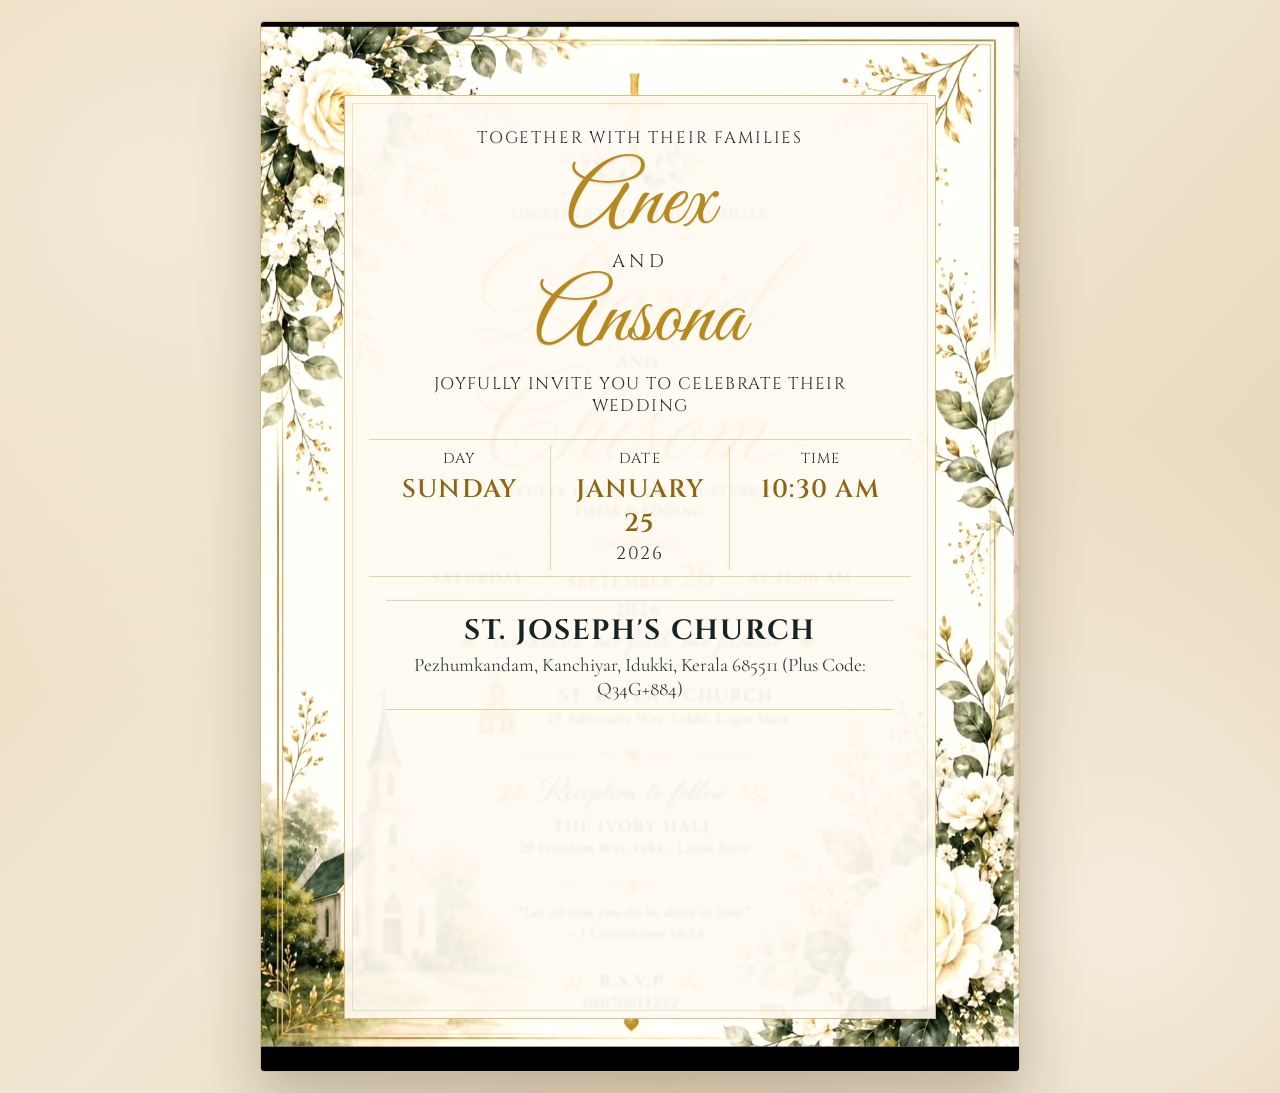
==== index.html @ 03325937 "Add wedding invitation pages and assets" ====
<!doctype html>
<html lang="en">
  <head>
    <meta charset="UTF-8" />
    <meta name="viewport" content="width=device-width, initial-scale=1.0" />
    <title>Wedding Invitation</title>
    <link rel="preconnect" href="https://fonts.googleapis.com" />
    <link rel="preconnect" href="https://fonts.gstatic.com" crossorigin />
    <link
      href="https://fonts.googleapis.com/css2?family=Cinzel:wght@400;500;600&family=Cormorant+Garamond:wght@400;500;600;700&family=Great+Vibes&display=swap"
      rel="stylesheet"
    />
    <link rel="stylesheet" href="styles.css" />
  </head>
  <body>
    <main class="page">
      <section class="invitation" aria-label="Wedding invitation card">
        <img
          class="invitation-bg"
          src="assets/invitation-reference.jpeg"
          alt="Floral wedding frame"
        />

        <div class="content-panel">
          <p class="small-caps" data-field="familyLine"></p>

          <h1 class="name" data-field="groomName"></h1>
          <p class="and-text">and</p>
          <h1 class="name" data-field="brideName"></h1>

          <p class="invite-line" data-field="inviteLine"></p>

          <div class="date-time-grid">
            <div class="cell">
              <p class="cell-label">Day</p>
              <p class="cell-value" data-field="day"></p>
            </div>
            <div class="cell center-cell">
              <p class="cell-label">Date</p>
              <p class="cell-value" data-field="date"></p>
              <p class="cell-sub" data-field="year"></p>
            </div>
            <div class="cell">
              <p class="cell-label">Time</p>
              <p class="cell-value" data-field="time"></p>
            </div>
          </div>

          <p class="tagline" data-field="tagline"></p>

          <section class="venue-block">
            <h2 class="venue-title" data-field="ceremonyVenue"></h2>
            <p class="venue-address" data-field="ceremonyAddress"></p>
          </section>

          <section class="venue-block reception-block">
            <p class="reception-label">Reception to follow</p>
            <h2 class="venue-title" data-field="receptionVenue"></h2>
            <p class="venue-address" data-field="receptionAddress"></p>
          </section>

          <blockquote class="quote" data-field="quote"></blockquote>

          <p class="rsvp-label">R.S.V.P</p>
          <p class="rsvp-number" data-field="rsvp"></p>
        </div>
      </section>
    </main>

    <script>
      const invitationDetails = {
        familyLine: "Together with their families",
        groomName: "Anex",
        brideName: "Ansona",
        inviteLine: "joyfully invite you to celebrate their wedding",
        day: "Sunday",
        date: "January 25",
        year: "2026",
        time: "10:30 AM",
        tagline: "",
        ceremonyVenue: "St. Joseph's Church",
        ceremonyAddress: "Pezhumkandam, Kanchiyar, Idukki, Kerala 685511 (Plus Code: Q34G+884)",
        receptionVenue: "",
        receptionAddress: "",
        quote: "",
        rsvp: ""
      };

      for (const [field, value] of Object.entries(invitationDetails)) {
        const elements = document.querySelectorAll(`[data-field="${field}"]`);
        elements.forEach((element) => {
          element.textContent = value;
        });
      }

      // Hide optional sections when details are not provided.
      if (!invitationDetails.tagline.trim()) {
        document.querySelector(".tagline")?.remove();
      }

      if (!invitationDetails.quote.trim()) {
        document.querySelector(".quote")?.remove();
      }

      if (!invitationDetails.rsvp.trim()) {
        document.querySelector(".rsvp-label")?.remove();
        document.querySelector(".rsvp-number")?.remove();
      }

      if (!invitationDetails.receptionVenue.trim() && !invitationDetails.receptionAddress.trim()) {
        document.querySelector(".reception-block")?.remove();
      }
    </script>
  </body>
</html>
---- styles.css ----
:root {
  --paper: #fffaf1;
  --paper-soft: rgba(255, 250, 241, 0.92);
  --ink: #233031;
  --gold: #b68820;
  --gold-soft: #d0ae57;
  --line: rgba(182, 136, 32, 0.35);
}

* {
  box-sizing: border-box;
}

body {
  margin: 0;
  min-height: 100vh;
  background:
    radial-gradient(circle at 12% 18%, #f4ead7 0%, transparent 36%),
    radial-gradient(circle at 88% 84%, #f6eddd 0%, transparent 34%),
    linear-gradient(130deg, #e7d8b9 0%, #f1e7d2 45%, #dfcfaf 100%);
  font-family: "Cormorant Garamond", serif;
  color: var(--ink);
}

.page {
  min-height: 100vh;
  display: grid;
  place-items: center;
  padding: 1.3rem;
}

.invitation {
  position: relative;
  width: min(94vw, 760px);
  aspect-ratio: 1110 / 1536;
  border: 1px solid #d2bb7f;
  box-shadow: 0 26px 60px rgba(43, 33, 10, 0.25);
  overflow: hidden;
  border-radius: 4px;
}

.invitation-bg {
  position: absolute;
  inset: 0;
  width: 100%;
  height: 100%;
  object-fit: cover;
  filter: saturate(0.88) brightness(1.06);
}

.content-panel {
  position: absolute;
  inset: 7% 11% 5% 11%;
  background: linear-gradient(180deg, rgba(255, 250, 241, 0.95), var(--paper-soft));
  border: 1px solid rgba(182, 136, 32, 0.52);
  outline: 1px solid rgba(182, 136, 32, 0.2);
  outline-offset: -9px;
  padding: clamp(1rem, 2vw, 1.5rem);
  display: flex;
  flex-direction: column;
  align-items: center;
  text-align: center;
  backdrop-filter: blur(1px);
}

.small-caps {
  margin: 0.4rem 0 0.9rem;
  text-transform: uppercase;
  font-family: "Cinzel", serif;
  letter-spacing: 0.11em;
  font-size: clamp(0.7rem, 1.3vw, 1.05rem);
}

.name {
  margin: 0;
  color: var(--gold);
  font-family: "Great Vibes", cursive;
  font-size: clamp(2.6rem, 7vw, 6.1rem);
  line-height: 0.9;
  font-weight: 400;
  text-shadow: 0 1px 1px rgba(153, 105, 12, 0.24);
}

.and-text {
  margin: 0.35rem 0;
  text-transform: uppercase;
  font-family: "Cinzel", serif;
  font-size: clamp(0.8rem, 1.6vw, 1.15rem);
  letter-spacing: 0.25em;
}

.invite-line {
  margin: 0.8rem 0 1.2rem;
  max-width: 90%;
  text-transform: uppercase;
  font-family: "Cinzel", serif;
  letter-spacing: 0.08em;
  font-size: clamp(0.72rem, 1.45vw, 1.05rem);
}

.date-time-grid {
  width: 100%;
  margin: 0.15rem 0 0.9rem;
  padding: 0.4rem 0;
  border-top: 1px solid var(--line);
  border-bottom: 1px solid var(--line);
  display: grid;
  grid-template-columns: 1fr 1fr 1fr;
}

.cell {
  padding: 0.2rem 0.45rem;
}

.center-cell {
  border-left: 1px solid var(--line);
  border-right: 1px solid var(--line);
}

.cell-label {
  margin: 0;
  font-family: "Cinzel", serif;
  text-transform: uppercase;
  letter-spacing: 0.08em;
  font-size: clamp(0.66rem, 1.25vw, 0.9rem);
}

.cell-value {
  margin: 0.22rem 0 0;
  font-family: "Cinzel", serif;
  color: #8e6511;
  text-transform: uppercase;
  letter-spacing: 0.05em;
  font-size: clamp(0.88rem, 2vw, 1.58rem);
  font-weight: 600;
}

.cell-sub {
  margin: 0.15rem 0 0;
  font-family: "Cinzel", serif;
  font-size: clamp(0.78rem, 1.55vw, 1.12rem);
  letter-spacing: 0.1em;
}

.tagline {
  margin: 0.15rem 0 1rem;
  color: #4f5c5d;
  font-family: "Great Vibes", cursive;
  font-size: clamp(1.1rem, 2.7vw, 2.1rem);
}

.venue-block {
  width: 94%;
  margin: 0.55rem 0;
  padding: 0.55rem 0.3rem;
  border-top: 1px solid var(--line);
  border-bottom: 1px solid var(--line);
}

.reception-label {
  margin: 0;
  color: #495657;
  font-family: "Great Vibes", cursive;
  font-size: clamp(0.95rem, 2.2vw, 1.65rem);
}

.venue-title {
  margin: 0.16rem 0 0;
  text-transform: uppercase;
  font-family: "Cinzel", serif;
  letter-spacing: 0.06em;
  font-size: clamp(1rem, 2.2vw, 1.74rem);
  color: #172324;
}

.venue-address {
  margin: 0.2rem 0 0;
  font-size: clamp(0.82rem, 1.7vw, 1.2rem);
  color: #2e3d3f;
}

.quote {
  margin: 0.8rem 0 0.5rem;
  max-width: 95%;
  font-size: clamp(0.86rem, 1.55vw, 1.2rem);
  color: #273437;
}

.rsvp-label {
  margin: 0.35rem 0 0;
  font-family: "Cinzel", serif;
  letter-spacing: 0.2em;
  font-size: clamp(0.95rem, 1.8vw, 1.42rem);
}

.rsvp-number {
  margin: 0;
  font-family: "Cinzel", serif;
  letter-spacing: 0.05em;
  font-size: clamp(0.95rem, 1.8vw, 1.42rem);
  color: #2f3e41;
}

@media (max-width: 700px) {
  .content-panel {
    inset: 6.5% 7.5% 4.2% 7.5%;
  }

  .small-caps {
    margin-bottom: 0.7rem;
  }

  .invite-line {
    margin-bottom: 0.85rem;
  }

  .tagline {
    margin-bottom: 0.7rem;
  }

  .venue-block {
    width: 100%;
  }
}
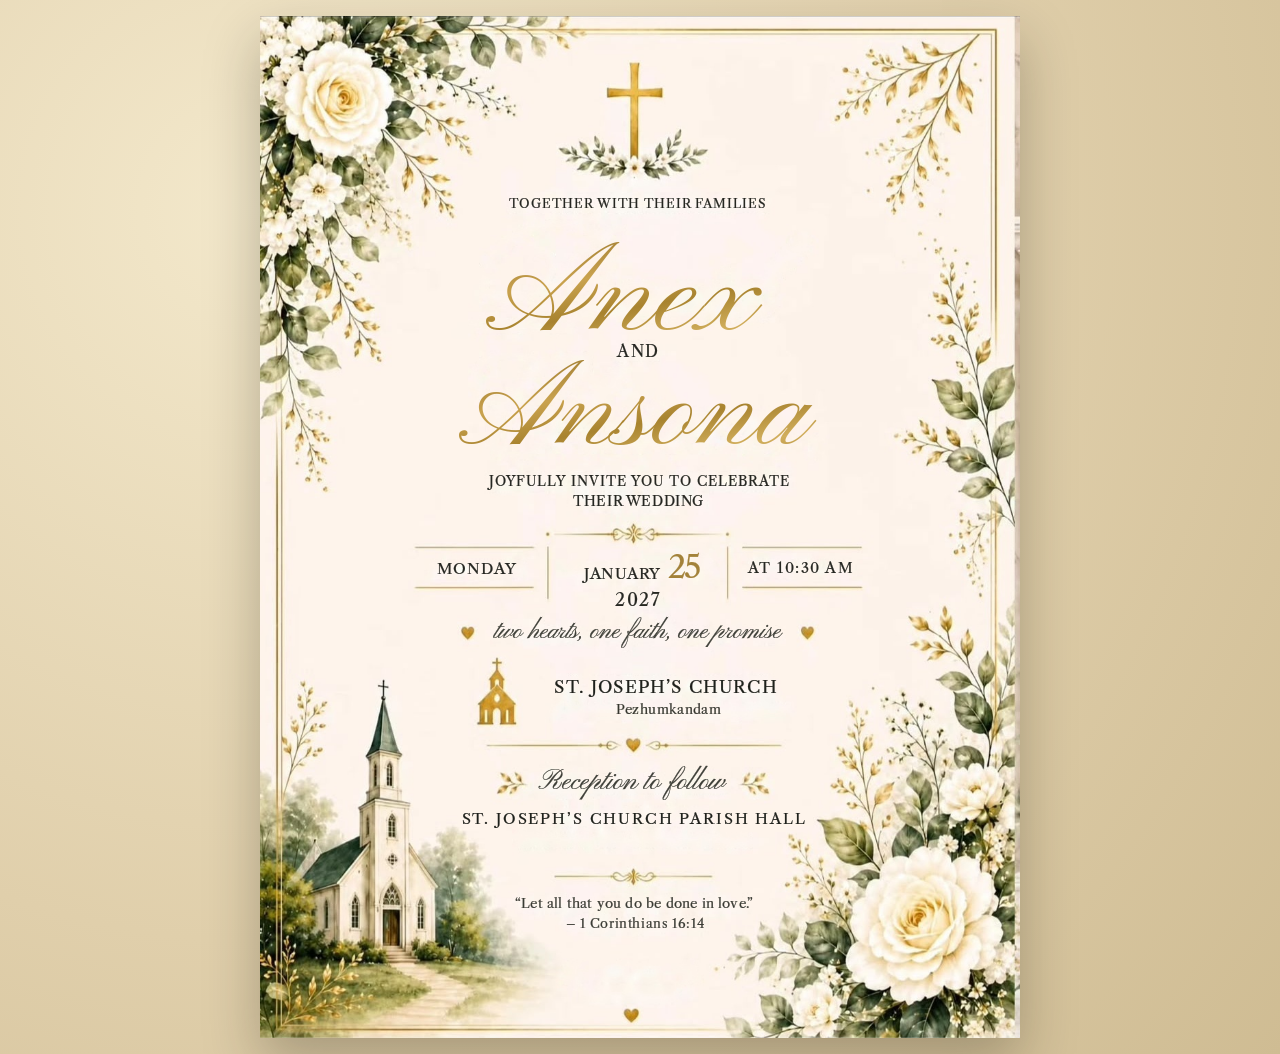
==== commit 3ad62996: "Rename invitation page to index.html" ====
--- a/index.html
+++ b/index.html
@@ -1,115 +1,43 @@
-<!doctype html>
+<!DOCTYPE html>
 <html lang="en">
-  <head>
-    <meta charset="UTF-8" />
-    <meta name="viewport" content="width=device-width, initial-scale=1.0" />
-    <title>Wedding Invitation</title>
-    <link rel="preconnect" href="https://fonts.googleapis.com" />
-    <link rel="preconnect" href="https://fonts.gstatic.com" crossorigin />
-    <link
-      href="https://fonts.googleapis.com/css2?family=Cinzel:wght@400;500;600&family=Cormorant+Garamond:wght@400;500;600;700&family=Great+Vibes&display=swap"
-      rel="stylesheet"
-    />
-    <link rel="stylesheet" href="styles.css" />
-  </head>
-  <body>
-    <main class="page">
-      <section class="invitation" aria-label="Wedding invitation card">
-        <img
-          class="invitation-bg"
-          src="assets/invitation-reference.jpeg"
-          alt="Floral wedding frame"
-        />
-
-        <div class="content-panel">
-          <p class="small-caps" data-field="familyLine"></p>
-
-          <h1 class="name" data-field="groomName"></h1>
-          <p class="and-text">and</p>
-          <h1 class="name" data-field="brideName"></h1>
-
-          <p class="invite-line" data-field="inviteLine"></p>
-
-          <div class="date-time-grid">
-            <div class="cell">
-              <p class="cell-label">Day</p>
-              <p class="cell-value" data-field="day"></p>
-            </div>
-            <div class="cell center-cell">
-              <p class="cell-label">Date</p>
-              <p class="cell-value" data-field="date"></p>
-              <p class="cell-sub" data-field="year"></p>
-            </div>
-            <div class="cell">
-              <p class="cell-label">Time</p>
-              <p class="cell-value" data-field="time"></p>
-            </div>
-          </div>
-
-          <p class="tagline" data-field="tagline"></p>
-
-          <section class="venue-block">
-            <h2 class="venue-title" data-field="ceremonyVenue"></h2>
-            <p class="venue-address" data-field="ceremonyAddress"></p>
-          </section>
-
-          <section class="venue-block reception-block">
-            <p class="reception-label">Reception to follow</p>
-            <h2 class="venue-title" data-field="receptionVenue"></h2>
-            <p class="venue-address" data-field="receptionAddress"></p>
-          </section>
-
-          <blockquote class="quote" data-field="quote"></blockquote>
-
-          <p class="rsvp-label">R.S.V.P</p>
-          <p class="rsvp-number" data-field="rsvp"></p>
-        </div>
-      </section>
-    </main>
-
-    <script>
-      const invitationDetails = {
-        familyLine: "Together with their families",
-        groomName: "Anex",
-        brideName: "Ansona",
-        inviteLine: "joyfully invite you to celebrate their wedding",
-        day: "Sunday",
-        date: "January 25",
-        year: "2026",
-        time: "10:30 AM",
-        tagline: "",
-        ceremonyVenue: "St. Joseph's Church",
-        ceremonyAddress: "Pezhumkandam, Kanchiyar, Idukki, Kerala 685511 (Plus Code: Q34G+884)",
-        receptionVenue: "",
-        receptionAddress: "",
-        quote: "",
-        rsvp: ""
-      };
-
-      for (const [field, value] of Object.entries(invitationDetails)) {
-        const elements = document.querySelectorAll(`[data-field="${field}"]`);
-        elements.forEach((element) => {
-          element.textContent = value;
-        });
-      }
-
-      // Hide optional sections when details are not provided.
-      if (!invitationDetails.tagline.trim()) {
-        document.querySelector(".tagline")?.remove();
-      }
-
-      if (!invitationDetails.quote.trim()) {
-        document.querySelector(".quote")?.remove();
-      }
-
-      if (!invitationDetails.rsvp.trim()) {
-        document.querySelector(".rsvp-label")?.remove();
-        document.querySelector(".rsvp-number")?.remove();
-      }
-
-      if (!invitationDetails.receptionVenue.trim() && !invitationDetails.receptionAddress.trim()) {
-        document.querySelector(".reception-block")?.remove();
-      }
-    </script>
-  </body>
-</html>
+<head>
+<meta charset="UTF-8" />
+<meta name="viewport" content="width=device-width, initial-scale=1.0" />
+<title>Anex &amp; Ansona Wedding</title>
+<style>
+@font-face{font-family:Pinyon;src:url([data-uri])}@font-face{font-family:Caslon;font-weight:400;src:url([data-uri])}@font-face{font-family:Caslon;font-weight:700;src:url([data-uri])}
+*{box-sizing:border-box}
+html,body{margin:0}
+body{min-height:100vh;display:grid;place-items:center;padding:16px;background:radial-gradient(circle at 20% 20%,#f3e8cb 0%,#e0cfab 55%,#cfbc93 100%)}
+.card{position:relative;width:min(95vw,760px);aspect-ratio:1110/1493;container-type:inline-size;overflow:hidden;box-shadow:0 24px 52px rgba(30,24,10,.28);background:#fff}
+.card img{position:absolute;inset:0;width:100%;height:100%;display:block}
+.t{position:absolute;transform:translateX(-50%);white-space:nowrap;line-height:1;-webkit-text-stroke:.028cqw currentColor}
+.gold{-webkit-text-stroke:0}
+.gold{background:linear-gradient(170deg,#8a6a24 0%,#c9a24e 35%,#a8832f 55%,#d1ae5c 75%,#8f6c25 100%);-webkit-background-clip:text;background-clip:text;-webkit-text-fill-color:transparent;padding:0 .25em;}
+@media print{.gold{background:none!important;-webkit-text-fill-color:#a8873c!important}@page{size:1110px 1493px;margin:0}body{padding:0;background:none;display:block;min-height:0}.card{width:1110px;box-shadow:none}}
+</style>
+</head>
+<body>
+<section class="card" aria-label="Wedding invitation">
+<img src="[data-uri]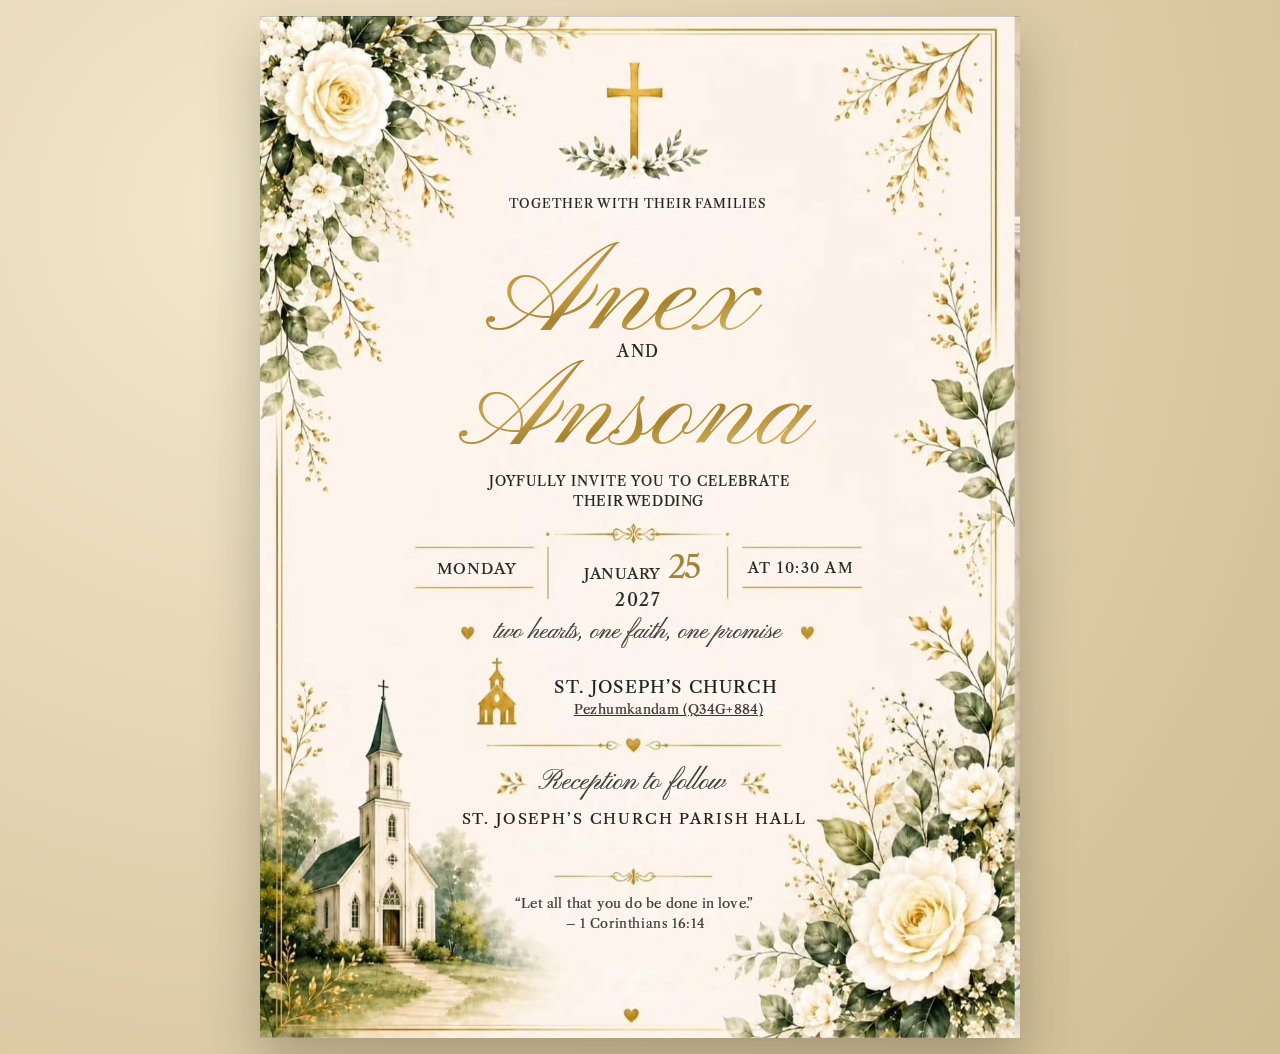
==== commit 5019a85d: "Add clickable Google Maps plus code link" ====
--- a/index.html
+++ b/index.html
@@ -33,7 +33,7 @@
 <div class="t " id="time" style="left:71.1712cqw;top:71.7207cqw;font-family:Caslon;font-size:1.9036cqw;letter-spacing:0.1982cqw;color:#262722;font-weight:400">AT 10:30 AM</div>
 <div class="t " id="tag" style="left:49.7297cqw;top:79.5946cqw;font-family:Pinyon;font-size:3.2571cqw;letter-spacing:0.0000cqw;color:#3e3f38;font-weight:400">two hearts, one faith, one promise</div>
 <div class="t " id="church" style="left:53.4234cqw;top:87.0541cqw;font-family:Caslon;font-size:2.2756cqw;letter-spacing:0.1547cqw;color:#1f211c;font-weight:400">ST. JOSEPH’S CHURCH</div>
-<div class="t " id="addr" style="left:53.7387cqw;top:90.4595cqw;font-family:Caslon;font-size:1.7514cqw;letter-spacing:0.0475cqw;color:#36372f;font-weight:400">Pezhumkandam</div>
+<a class="t " id="addr" href="https://www.google.com/maps/search/?api=1&query=Q34G%2B884%2C%20Pezhumkandam" target="_blank" rel="noopener noreferrer" style="left:53.7387cqw;top:90.4595cqw;font-family:Caslon;font-size:1.7514cqw;letter-spacing:0.0475cqw;color:#36372f;font-weight:400;text-decoration:underline">Pezhumkandam (Q34G+884)</a>
 <div class="t " id="recep" style="left:48.8739cqw;top:99.0541cqw;font-family:Pinyon;font-size:3.7229cqw;letter-spacing:0.0000cqw;color:#3e3f38;font-weight:400">Reception to follow</div>
 <div class="t " id="hall" style="left:49.2342cqw;top:104.5856cqw;font-family:Caslon;font-size:1.9796cqw;letter-spacing:0.2432cqw;color:#1f211c;font-weight:400">ST. JOSEPH’S CHURCH PARISH HALL</div>
 <div class="t " id="q1" style="left:49.2342cqw;top:115.9550cqw;font-family:Caslon;font-size:1.7514cqw;letter-spacing:0.0246cqw;color:#3a3b34;font-weight:400">“Let all that you do be done in love.”</div>
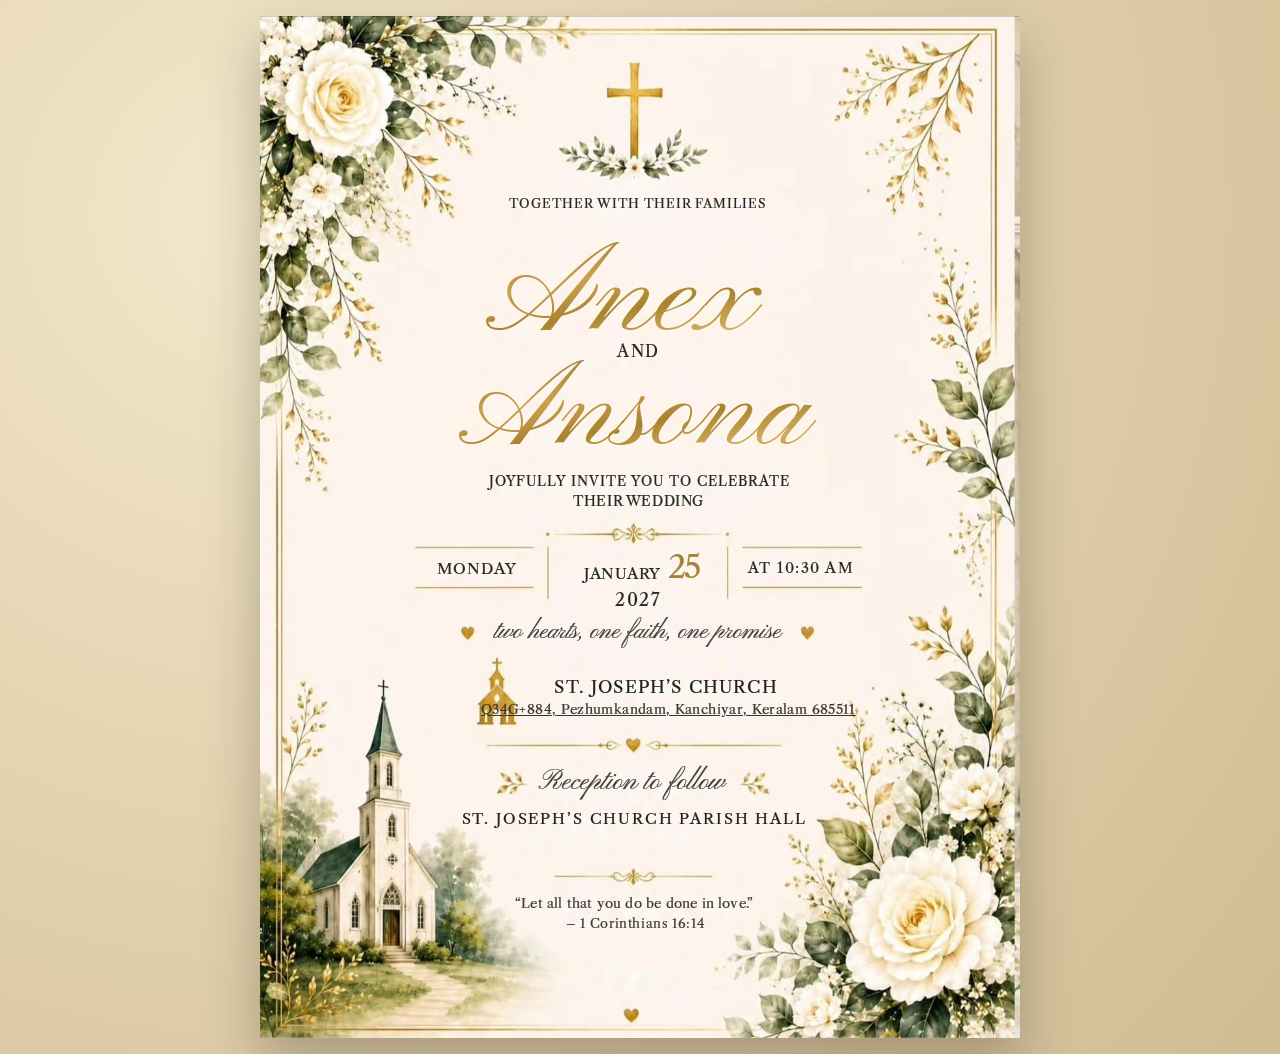
==== commit bc958e0e: "Update church address and map link" ====
--- a/index.html
+++ b/index.html
@@ -33,7 +33,7 @@
 <div class="t " id="time" style="left:71.1712cqw;top:71.7207cqw;font-family:Caslon;font-size:1.9036cqw;letter-spacing:0.1982cqw;color:#262722;font-weight:400">AT 10:30 AM</div>
 <div class="t " id="tag" style="left:49.7297cqw;top:79.5946cqw;font-family:Pinyon;font-size:3.2571cqw;letter-spacing:0.0000cqw;color:#3e3f38;font-weight:400">two hearts, one faith, one promise</div>
 <div class="t " id="church" style="left:53.4234cqw;top:87.0541cqw;font-family:Caslon;font-size:2.2756cqw;letter-spacing:0.1547cqw;color:#1f211c;font-weight:400">ST. JOSEPH’S CHURCH</div>
-<a class="t " id="addr" href="https://www.google.com/maps/search/?api=1&query=Q34G%2B884%2C%20Pezhumkandam" target="_blank" rel="noopener noreferrer" style="left:53.7387cqw;top:90.4595cqw;font-family:Caslon;font-size:1.7514cqw;letter-spacing:0.0475cqw;color:#36372f;font-weight:400;text-decoration:underline">Pezhumkandam (Q34G+884)</a>
+<a class="t " id="addr" href="https://www.google.com/maps/place/St.+Joseph's+Church/@9.7557614,77.0732675,1071m/data=!3m2!1e3!4b1!4m6!3m5!1s0x3b07ae9711d9b915:0x983e0851b8b7a0a4!8m2!3d9.7557614!4d77.0758424!16s%2Fg%2F11bzs3vgb5?entry=ttu&g_ep=EgoyMDI2MTAyMC4wIKXMDSoASAFQAw%3D%3D" target="_blank" rel="noopener noreferrer" style="left:53.7387cqw;top:90.4595cqw;font-family:Caslon;font-size:1.7514cqw;letter-spacing:0.0475cqw;color:#36372f;font-weight:400;text-decoration:underline">Q34G+884, Pezhumkandam, Kanchiyar, Keralam 685511</a>
 <div class="t " id="recep" style="left:48.8739cqw;top:99.0541cqw;font-family:Pinyon;font-size:3.7229cqw;letter-spacing:0.0000cqw;color:#3e3f38;font-weight:400">Reception to follow</div>
 <div class="t " id="hall" style="left:49.2342cqw;top:104.5856cqw;font-family:Caslon;font-size:1.9796cqw;letter-spacing:0.2432cqw;color:#1f211c;font-weight:400">ST. JOSEPH’S CHURCH PARISH HALL</div>
 <div class="t " id="q1" style="left:49.2342cqw;top:115.9550cqw;font-family:Caslon;font-size:1.7514cqw;letter-spacing:0.0246cqw;color:#3a3b34;font-weight:400">“Let all that you do be done in love.”</div>
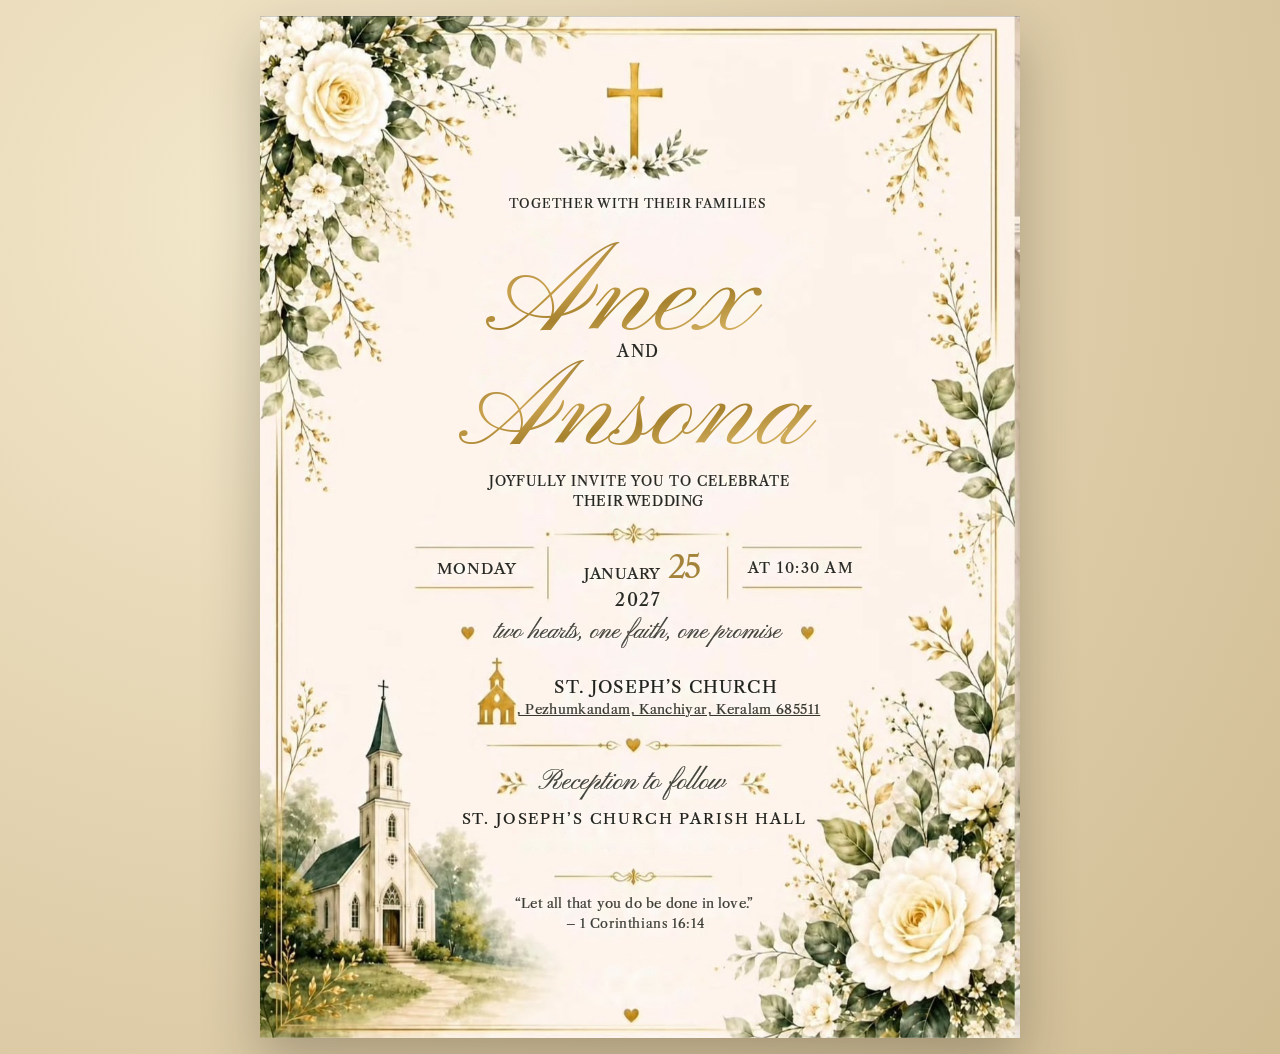
==== commit f355ecee: "Update index.html" ====
--- a/index.html
+++ b/index.html
@@ -33,11 +33,11 @@
 <div class="t " id="time" style="left:71.1712cqw;top:71.7207cqw;font-family:Caslon;font-size:1.9036cqw;letter-spacing:0.1982cqw;color:#262722;font-weight:400">AT 10:30 AM</div>
 <div class="t " id="tag" style="left:49.7297cqw;top:79.5946cqw;font-family:Pinyon;font-size:3.2571cqw;letter-spacing:0.0000cqw;color:#3e3f38;font-weight:400">two hearts, one faith, one promise</div>
 <div class="t " id="church" style="left:53.4234cqw;top:87.0541cqw;font-family:Caslon;font-size:2.2756cqw;letter-spacing:0.1547cqw;color:#1f211c;font-weight:400">ST. JOSEPH’S CHURCH</div>
-<a class="t " id="addr" href="https://www.google.com/maps/place/St.+Joseph's+Church/@9.7557614,77.0732675,1071m/data=!3m2!1e3!4b1!4m6!3m5!1s0x3b07ae9711d9b915:0x983e0851b8b7a0a4!8m2!3d9.7557614!4d77.0758424!16s%2Fg%2F11bzs3vgb5?entry=ttu&g_ep=EgoyMDI2MTAyMC4wIKXMDSoASAFQAw%3D%3D" target="_blank" rel="noopener noreferrer" style="left:53.7387cqw;top:90.4595cqw;font-family:Caslon;font-size:1.7514cqw;letter-spacing:0.0475cqw;color:#36372f;font-weight:400;text-decoration:underline">Q34G+884, Pezhumkandam, Kanchiyar, Keralam 685511</a>
+<a class="t " id="addr" href="https://www.google.com/maps/place/St.+Joseph's+Church/@9.7557614,77.0732675,1071m/data=!3m2!1e3!4b1!4m6!3m5!1s0x3b07ae9711d9b915:0x983e0851b8b7a0a4!8m2!3d9.7557614!4d77.0758424!16s%2Fg%2F11bzs3vgb5?entry=ttu&g_ep=EgoyMDI2MTAyMC4wIKXMDSoASAFQAw%3D%3D" target="_blank" rel="noopener noreferrer" style="left:53.7387cqw;top:90.4595cqw;font-family:Caslon;font-size:1.7514cqw;letter-spacing:0.0475cqw;color:#36372f;font-weight:400;text-decoration:underline">, Pezhumkandam, Kanchiyar, Keralam 685511</a>
 <div class="t " id="recep" style="left:48.8739cqw;top:99.0541cqw;font-family:Pinyon;font-size:3.7229cqw;letter-spacing:0.0000cqw;color:#3e3f38;font-weight:400">Reception to follow</div>
 <div class="t " id="hall" style="left:49.2342cqw;top:104.5856cqw;font-family:Caslon;font-size:1.9796cqw;letter-spacing:0.2432cqw;color:#1f211c;font-weight:400">ST. JOSEPH’S CHURCH PARISH HALL</div>
 <div class="t " id="q1" style="left:49.2342cqw;top:115.9550cqw;font-family:Caslon;font-size:1.7514cqw;letter-spacing:0.0246cqw;color:#3a3b34;font-weight:400">“Let all that you do be done in love.”</div>
 <div class="t " id="q2" style="left:49.3694cqw;top:118.7477cqw;font-family:Caslon;font-size:1.6847cqw;letter-spacing:0.0822cqw;color:#3a3b34;font-weight:400">– 1 Corinthians 16:14</div>
 </section>
 </body>
-</html>+</html>
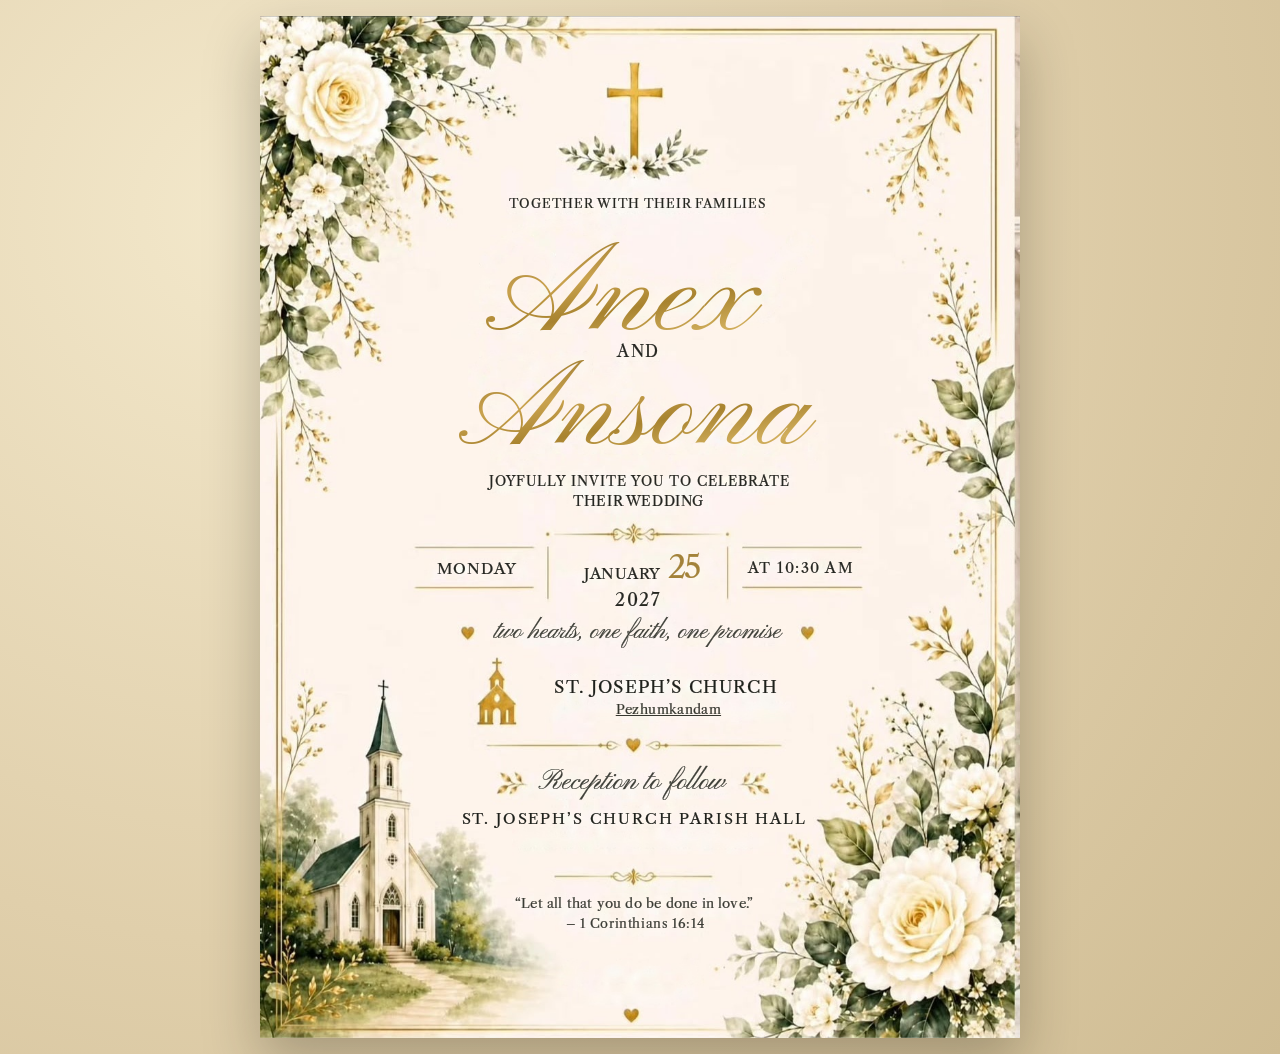
==== commit 5d1a40fb: "Simplify location label to Pezhumkandam" ====
--- a/index.html
+++ b/index.html
@@ -33,7 +33,7 @@
 <div class="t " id="time" style="left:71.1712cqw;top:71.7207cqw;font-family:Caslon;font-size:1.9036cqw;letter-spacing:0.1982cqw;color:#262722;font-weight:400">AT 10:30 AM</div>
 <div class="t " id="tag" style="left:49.7297cqw;top:79.5946cqw;font-family:Pinyon;font-size:3.2571cqw;letter-spacing:0.0000cqw;color:#3e3f38;font-weight:400">two hearts, one faith, one promise</div>
 <div class="t " id="church" style="left:53.4234cqw;top:87.0541cqw;font-family:Caslon;font-size:2.2756cqw;letter-spacing:0.1547cqw;color:#1f211c;font-weight:400">ST. JOSEPH’S CHURCH</div>
-<a class="t " id="addr" href="https://www.google.com/maps/place/St.+Joseph's+Church/@9.7557614,77.0732675,1071m/data=!3m2!1e3!4b1!4m6!3m5!1s0x3b07ae9711d9b915:0x983e0851b8b7a0a4!8m2!3d9.7557614!4d77.0758424!16s%2Fg%2F11bzs3vgb5?entry=ttu&g_ep=EgoyMDI2MTAyMC4wIKXMDSoASAFQAw%3D%3D" target="_blank" rel="noopener noreferrer" style="left:53.7387cqw;top:90.4595cqw;font-family:Caslon;font-size:1.7514cqw;letter-spacing:0.0475cqw;color:#36372f;font-weight:400;text-decoration:underline">, Pezhumkandam, Kanchiyar, Keralam 685511</a>
+<a class="t " id="addr" href="https://www.google.com/maps/place/St.+Joseph's+Church/@9.7557614,77.0732675,1071m/data=!3m2!1e3!4b1!4m6!3m5!1s0x3b07ae9711d9b915:0x983e0851b8b7a0a4!8m2!3d9.7557614!4d77.0758424!16s%2Fg%2F11bzs3vgb5?entry=ttu&g_ep=EgoyMDI2MTAyMC4wIKXMDSoASAFQAw%3D%3D" target="_blank" rel="noopener noreferrer" style="left:53.7387cqw;top:90.4595cqw;font-family:Caslon;font-size:1.7514cqw;letter-spacing:0.0475cqw;color:#36372f;font-weight:400;text-decoration:underline">Pezhumkandam</a>
 <div class="t " id="recep" style="left:48.8739cqw;top:99.0541cqw;font-family:Pinyon;font-size:3.7229cqw;letter-spacing:0.0000cqw;color:#3e3f38;font-weight:400">Reception to follow</div>
 <div class="t " id="hall" style="left:49.2342cqw;top:104.5856cqw;font-family:Caslon;font-size:1.9796cqw;letter-spacing:0.2432cqw;color:#1f211c;font-weight:400">ST. JOSEPH’S CHURCH PARISH HALL</div>
 <div class="t " id="q1" style="left:49.2342cqw;top:115.9550cqw;font-family:Caslon;font-size:1.7514cqw;letter-spacing:0.0246cqw;color:#3a3b34;font-weight:400">“Let all that you do be done in love.”</div>
